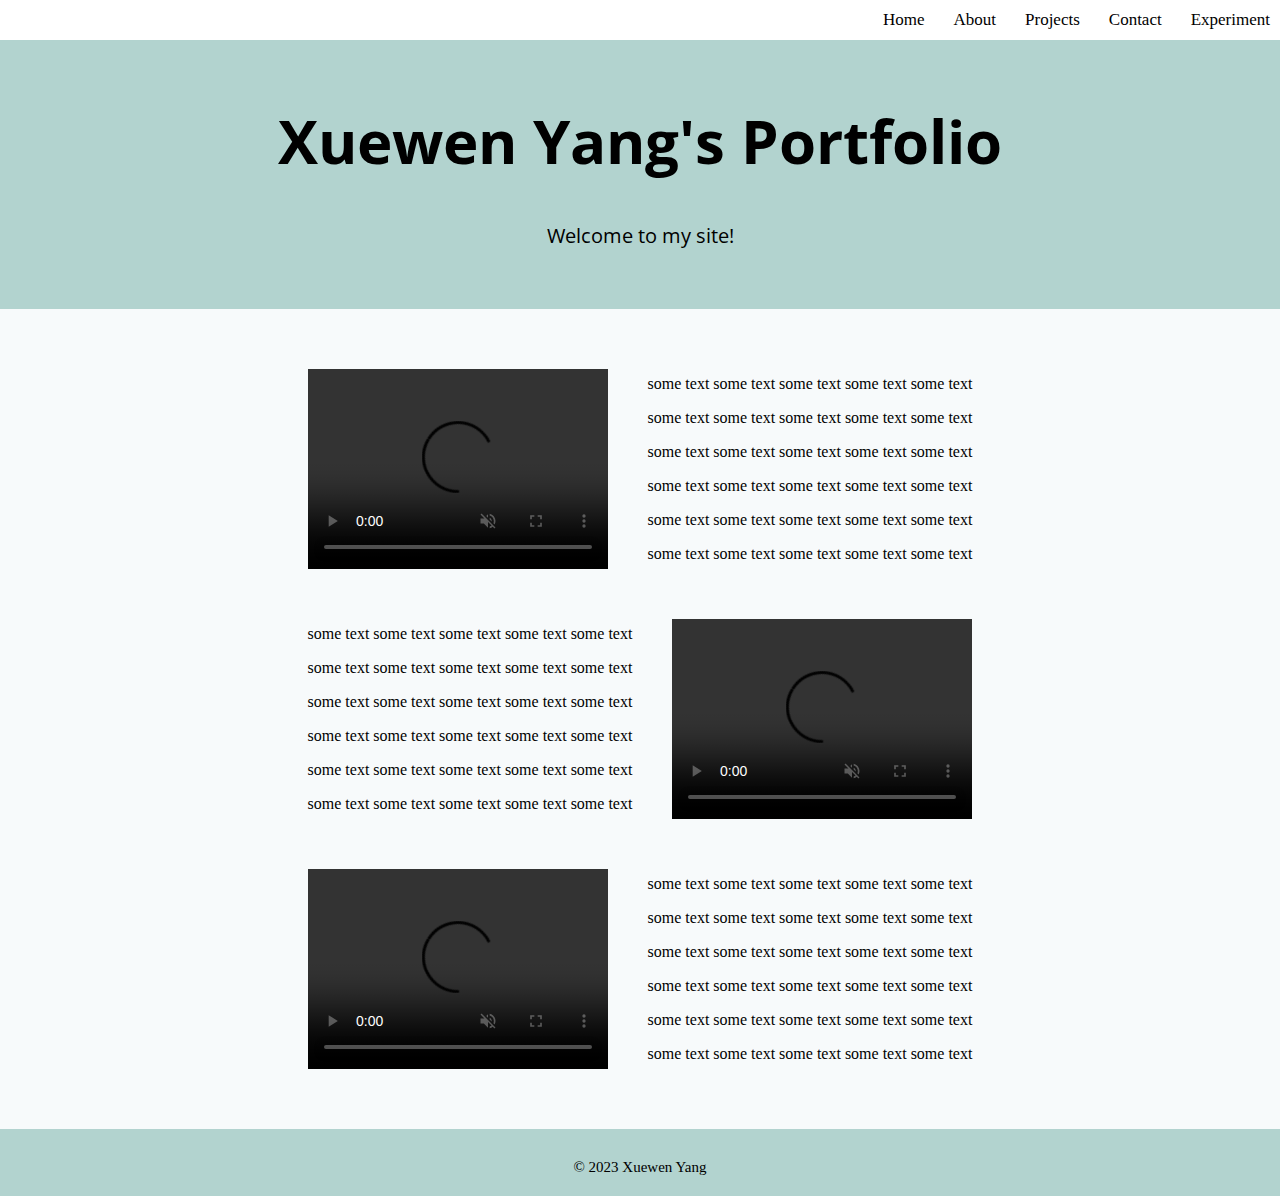
==== index.html @ 319c3a65 "Add videos" ====
<!DOCTYPE html>
<html lang="en">
<head>
    <meta charset="UTF-8">
    <title>Portfolio</title>
    <meta name="description" content="Portfolio Web page built by Xuewen Yang">
    <meta name="author" content="Xuewen Yang">
    <meta name="viewport" content="width=device-width, initial-scale=1.0">
    <link href="https://fonts.googleapis.com/css?family=Open+Sans" rel="stylesheet">
    <link type="text/css" href="css/styles.css" rel="stylesheet">
    <link type="text/css" href="css/styles-home.css" rel="stylesheet">
    <link href="#" rel="icon">
    <script src="#"></script>
</head>
<body>
    <header>
        <h1>Xuewen Yang's Portfolio</h1>
        <h3>Welcome to my site!</h3>
        <nav>
            <ul>
                <li><a href="index.html">Home</a></li>
                <li><a href="pages/about.html">About</a></li>
                <li><a href="pages/projects.html">Projects</a></li>
                <li><a href="pages/contact.html">Contact</a></li>
                <li><a href="pages/experiment.html">Experiment</a></li>
            </ul>
        </nav>
    </header>

    <main>
        <!-- <picture>
            <source media="(min-width:650px)" srcset="#">
            <source media="(min-width:465px)" srcset="#">
            <img src="#" alt="Background">
        </picture>
        <br>
        <br> -->
        <section class="videos" id="video1">
            <video controls autoplay muted>
                <source src="media/bowling.mov" type="video/mp4">
                <p>Your browser doesn't support HTML5 video.</p>
            </video>
            <div class="video-description">
                <p>some text some text some text some text some text</p>
                <p>some text some text some text some text some text</p>
                <p>some text some text some text some text some text</p>
                <p>some text some text some text some text some text</p>
                <p>some text some text some text some text some text</p>
                <p>some text some text some text some text some text</p>
            </div>
        </section>
        <section class="videos" id="video2">
            <div class="video-description">
                <p>some text some text some text some text some text</p>
                <p>some text some text some text some text some text</p>
                <p>some text some text some text some text some text</p>
                <p>some text some text some text some text some text</p>
                <p>some text some text some text some text some text</p>
                <p>some text some text some text some text some text</p>
            </div>
            <video controls autoplay muted>
                <source src="media/ice_skating.mov" type="video/mp4">
                <p>Your browser doesn't support HTML5 video.</p>
            </video>
        </section>
        <section class="videos" id="video3">
            <video controls autoplay muted>
                <source src="media/archery.mov" type="video/mp4">
                <p>Your browser doesn't support HTML5 video.</p>
            </video>
            <div class="video-description">
                <p>some text some text some text some text some text</p>
                <p>some text some text some text some text some text</p>
                <p>some text some text some text some text some text</p>
                <p>some text some text some text some text some text</p>
                <p>some text some text some text some text some text</p>
                <p>some text some text some text some text some text</p>
            </div>
        </section>
    </main>

    <footer>
        <span>&copy; 2023 Xuewen Yang</span>
    </footer>

</body>
</html>
---- css/styles.css ----
body {
    background-color: rgb(178, 211, 207);
    margin: 0;
}

header h1 {
    text-align: center;
    font-family: "Open Sans", sans-serif;
    font-size: 60px;
    margin-top: 40px;
    padding-top: 60px;

}

header h3 {
    text-align: center;
    font-family: "Open Sans", sans-serif;
    font-weight: 400;
    font-size: 20px;
    margin: 0px;
    padding-bottom: 60px;
}


/* Style for the navigation bar */
header nav {
    position: fixed;
    top: 0;
    width: 100%;
    background-color: white;
    padding: 10px 0px;
    overflow: hidden;
}

/* Style for the navigation menu (ul) */
header nav ul {
    list-style-type: none;
    margin: 0;
    float: right;
}

/* Style for the navigation menu items (li) */
header nav ul li {
    display: inline;
    /* margin-right: 20px;  */
}

/* Style for the navigation links (a) */
header nav ul li a {
    text-decoration: none;
    color: black;
    padding: 10px 10px;
    margin-left: 5px;
    font-size: 17px;
    font-family: "Times New Roman", Times, serif;
}

/* Style for the navigation links on hover */
header nav ul li a:hover {
    background-color: rgb(178, 211, 207);
}

main {
    background-color: white;
    padding: 20px 0px;
}

footer {
    width: 100%;
    padding-top: 30px;
    padding-bottom: 20px;
    text-align: center;
    font-family: "Times New Roman", Times, serif;
    font-size: 15px;
}

button {
    background-color: rgb(90, 186, 113);
    color: white;
    border-radius: 10px;
    padding: 5px 20px;
    border: 0px;
    display: inline-block;
    cursor: pointer;
}

button:hover {
    background-color: rgb(69, 142, 86);
}
---- css/styles-home.css ----
main {
    background-color: rgb(247, 250, 251);
}

.videos {
    display: flex;
    justify-content: center;
    align-items: center;
    margin: 30px;
}

.videos video {
    margin: 0px 20px;
    width: 300px;
    height: 200px;
}

.video-description {
    margin: 0px 20px;
}
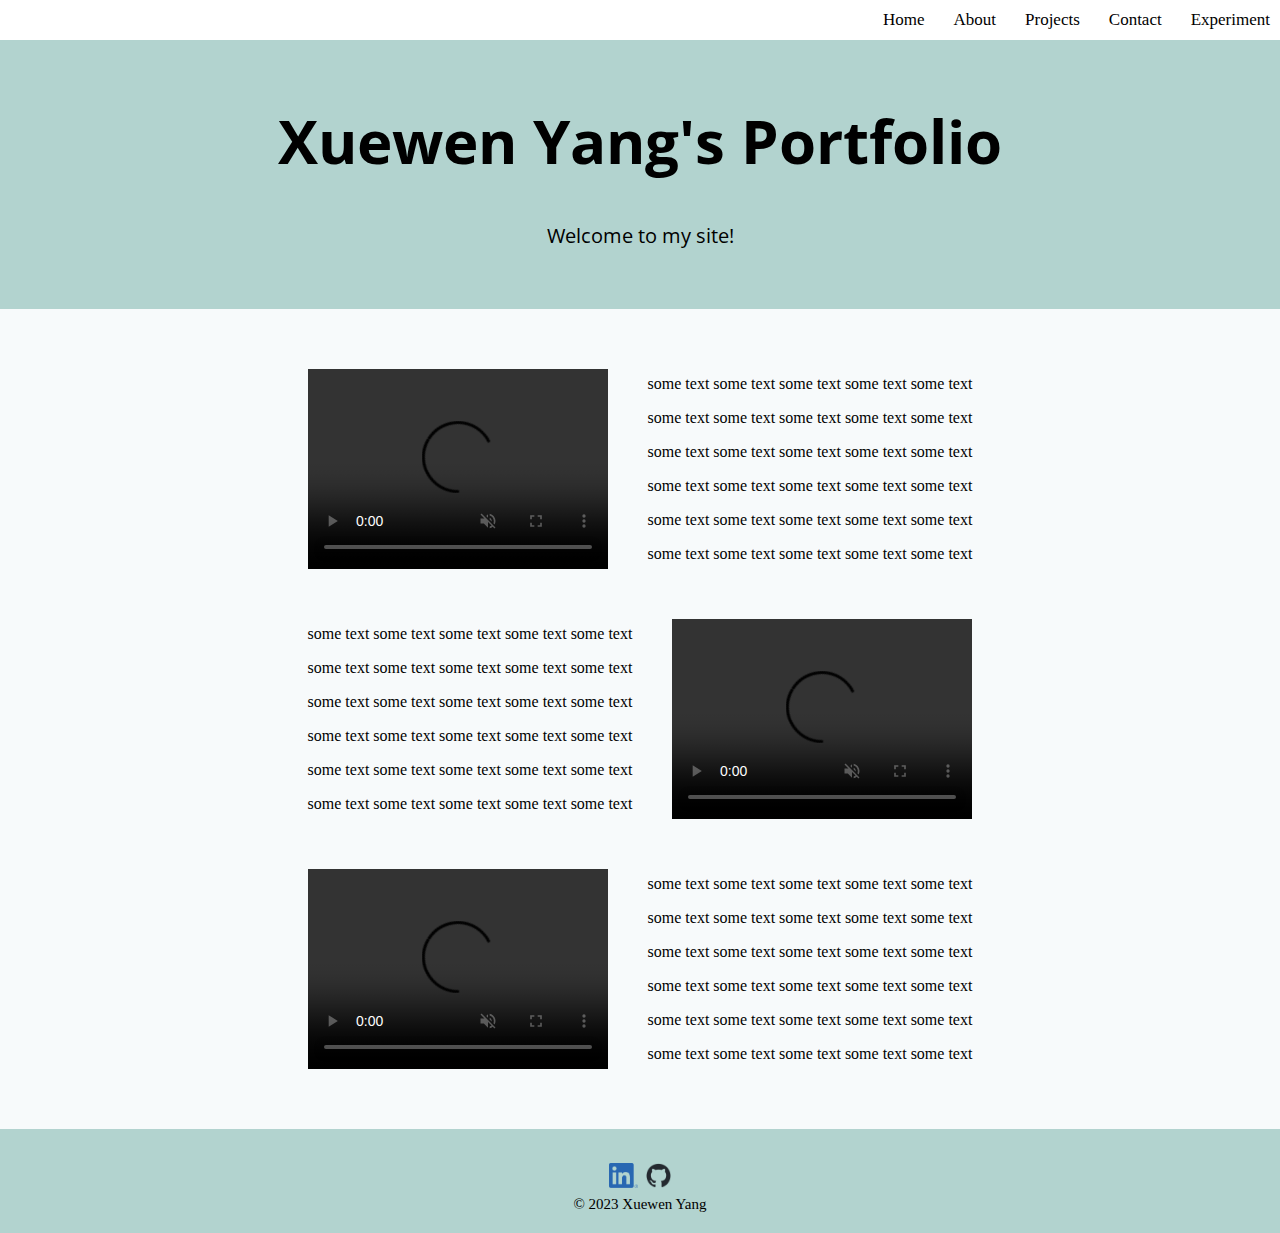
==== commit 31ea6647: "Modified" ====
--- a/index.html
+++ b/index.html
@@ -80,6 +80,10 @@
     </main>
 
     <footer>
+        <div id="footer-logo">
+            <a href="https://www.linkedin.com/in/xuewen-daphne-yang/" target="_blank"><img src="../media/linkedin-icon.png" alt="linkedin profile"></a>
+            <a href="https://github.com/daphneyyy" target="_blank"><img src="../media/github-icon.png" alt="github profile"></a>
+        </div>
         <span>&copy; 2023 Xuewen Yang</span>
     </footer>
 
--- a/css/styles.css
+++ b/css/styles.css
@@ -74,6 +74,20 @@
     font-size: 15px;
 }
 
+#footer-logo {
+    display: flex;
+    flex-direction: row;
+    justify-content: center;
+    align-items: center;
+    text-align: center;
+}
+
+#footer-logo img {
+    width: auto;
+    height: 25px;
+    padding: 4px;
+}
+
 button {
     background-color: rgb(90, 186, 113);
     color: white;
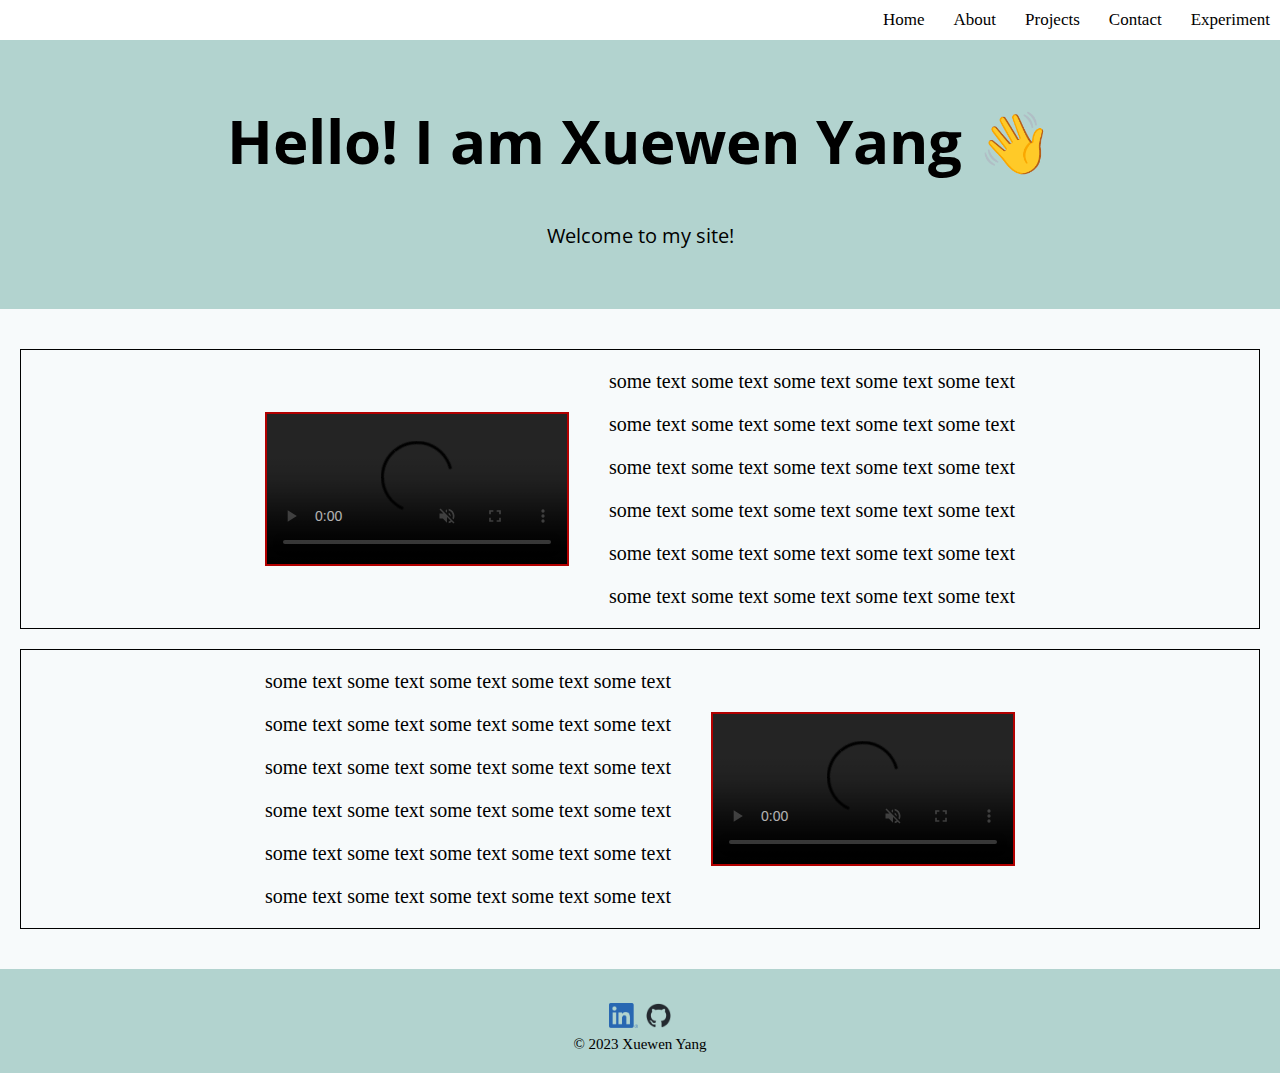
==== commit c36f947f: "modified" ====
--- a/index.html
+++ b/index.html
@@ -14,7 +14,7 @@
 </head>
 <body>
     <header>
-        <h1>Xuewen Yang's Portfolio</h1>
+        <h1>Hello! I am Xuewen Yang &#128075;</h1>
         <h3>Welcome to my site!</h3>
         <nav>
             <ul>
@@ -36,7 +36,7 @@
         <br>
         <br> -->
         <section class="videos" id="video1">
-            <video controls autoplay muted>
+            <video controls muted>
                 <source src="media/bowling.mov" type="video/mp4">
                 <p>Your browser doesn't support HTML5 video.</p>
             </video>
@@ -58,13 +58,13 @@
                 <p>some text some text some text some text some text</p>
                 <p>some text some text some text some text some text</p>
             </div>
-            <video controls autoplay muted>
-                <source src="media/ice_skating.mov" type="video/mp4">
+            <video controls muted>
+                <source src="media/ice_skating.mov" type="video/mp4" loading="lazy">
                 <p>Your browser doesn't support HTML5 video.</p>
             </video>
         </section>
-        <section class="videos" id="video3">
-            <video controls autoplay muted>
+        <!-- <section class="videos" id="video3">
+            <video controls muted>
                 <source src="media/archery.mov" type="video/mp4">
                 <p>Your browser doesn't support HTML5 video.</p>
             </video>
@@ -76,7 +76,7 @@
                 <p>some text some text some text some text some text</p>
                 <p>some text some text some text some text some text</p>
             </div>
-        </section>
+        </section> -->
     </main>
 
     <footer>
--- a/css/styles-home.css
+++ b/css/styles-home.css
@@ -6,15 +6,23 @@
     display: flex;
     justify-content: center;
     align-items: center;
-    margin: 30px;
+    margin: 20px;
+
+    border: 1px solid black;
 }
 
 .videos video {
     margin: 0px 20px;
-    width: 300px;
-    height: 200px;
+    width: 100%;
+    min-width: 200px;
+    max-width: 300px;
+    filter: brightness(0.7);
+    
+    border: 2px solid red;
 }
 
 .video-description {
     margin: 0px 20px;
+    font-size: 20px;
+    font-weight: 400px;
 }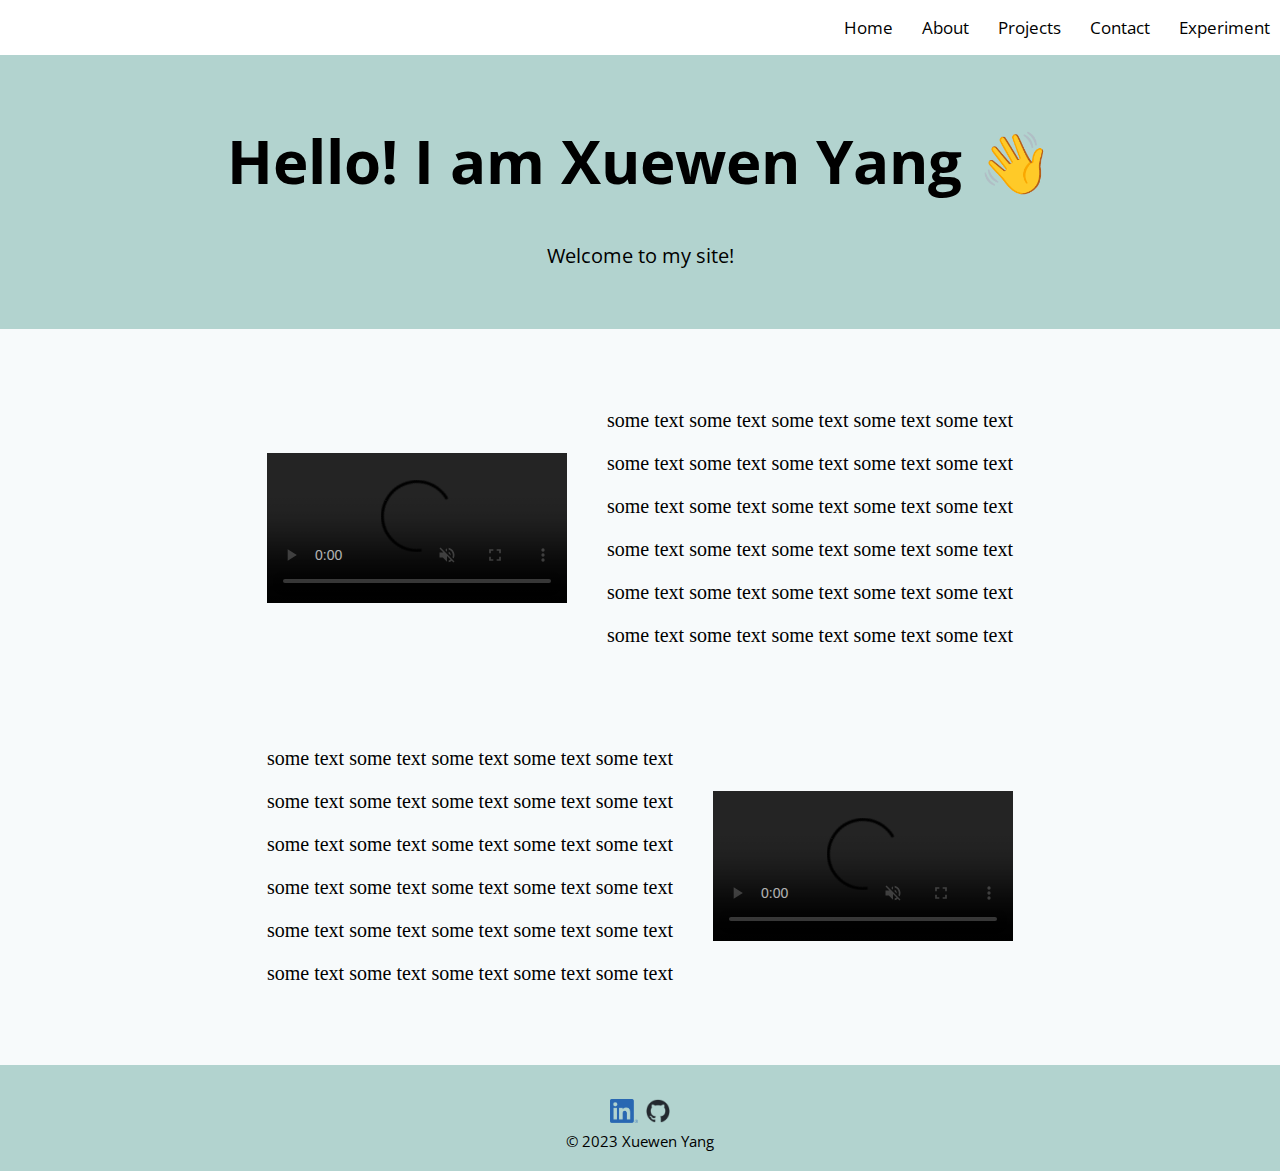
==== commit 38cae061: "drafts" ====
--- a/index.html
+++ b/index.html
@@ -16,6 +16,12 @@
     <header>
         <h1>Hello! I am Xuewen Yang &#128075;</h1>
         <h3>Welcome to my site!</h3>
+        <input type="checkbox" id="side-menu">
+        <label class="hamburger" for="side-menu">
+            <span class="hamb-line"></span>
+            <span class="hamb-line"></span>
+            <span class="hamb-line"></span>
+        </label>
         <nav>
             <ul>
                 <li><a href="index.html">Home</a></li>
--- a/css/styles.css
+++ b/css/styles.css
@@ -1,24 +1,57 @@
+:root {
+    --main-color: rgb(178, 211, 207);
+    --body-color: rgb(247, 250, 251);
+    --button-color: rgb(90, 186, 113);
+    --fallback-button-color: rgb(171, 250, 189);
+    --button-color-hover: rgb(69, 142, 86);
+    --font-family: "Open Sans", sans-serif;
+    --fallback-font: Arial, sans-serif;
+}
+
+/* * {
+    margin: 0;
+    padding: 0;
+    box-sizing: border-box;
+} */
+
 body {
-    background-color: rgb(178, 211, 207);
-    margin: 0;
-}
-
-header h1 {
+    background-color: var(--main-color, white);
+    margin: 0;
+    font-size: 16px;
+}
+
+/* header h1 {
     text-align: center;
     font-family: "Open Sans", sans-serif;
     font-size: 60px;
     margin-top: 40px;
     padding-top: 60px;
 
-}
-
-header h3 {
-    text-align: center;
-    font-family: "Open Sans", sans-serif;
+} */
+
+header h1 {
+    text-align: center;
+    font-family: var(--font-family, var(--fallback-font));
+    font-size: 3.75rem; 
+    margin-top: 2.5rem;
+    padding-top: 3.75rem;
+}
+
+/* header h3 {
+    text-align: center;
+    font-family: var(--font-family, var(--fallback-font));
     font-weight: 400;
     font-size: 20px;
     margin: 0px;
     padding-bottom: 60px;
+} */
+header h3 {
+    text-align: center;
+    font-family: var(--font-family, var(--fallback-font));
+    font-weight: 400;
+    font-size: 1.25rem;
+    margin: 0;
+    padding-bottom: 3.75rem;
 }
 
 
@@ -28,7 +61,8 @@
     top: 0;
     width: 100%;
     background-color: white;
-    padding: 10px 0px;
+    /* padding: 10px 0px; */
+    padding: 1rem 0;
     overflow: hidden;
 }
 
@@ -52,26 +86,63 @@
     padding: 10px 10px;
     margin-left: 5px;
     font-size: 17px;
-    font-family: "Times New Roman", Times, serif;
-}
+    font-family: var(--font-family, var(--fallback-font));
+    transition: color 0.3s ease;
+} 
 
 /* Style for the navigation links on hover */
 header nav ul li a:hover {
-    background-color: rgb(178, 211, 207);
-}
+    background-color: var(--main-color, white);
+    transition: background-color 0.3s ease;
+}
+
+#side-menu {
+    display: none;
+}
+
+.hamburger {
+    display: block;
+    position: fixed;
+    top: 0;
+    right: 0;
+    margin: 20px;
+    cursor: pointer;
+    z-index: 1;
+    display: none;
+}
+
+.hamb-line {
+    display: block;
+    width: 25px;
+    height: 3px;
+    margin: 5px auto;
+    -webkit-transition: all 0.3s ease-in-out;
+    transition: all 0.3s ease-in-out;
+    background-color: #101010;
+}
+
 
 main {
     background-color: white;
-    padding: 20px 0px;
-}
-
-footer {
+    /* padding: 20px 0px; */
+    padding: 1.25rem 0;
+}
+
+/* footer {
     width: 100%;
     padding-top: 30px;
     padding-bottom: 20px;
     text-align: center;
     font-family: "Times New Roman", Times, serif;
     font-size: 15px;
+} */
+footer {
+    width: 100%;
+    padding-top: 1.875rem;
+    padding-bottom: 1.25rem;
+    text-align: center;
+    font-family: var(--font-family, var(--fallback-font));
+    font-size: 0.9375rem;
 }
 
 #footer-logo {
@@ -84,21 +155,98 @@
 
 #footer-logo img {
     width: auto;
-    height: 25px;
-    padding: 4px;
+    /* height: 25px; */
+    /* padding: 4px; */
+    height: 1.5rem;
+    padding: 0.25rem;
 }
 
 button {
-    background-color: rgb(90, 186, 113);
+    background-color: var(--button-color, var(--fallback-button-color));
     color: white;
     border-radius: 10px;
-    padding: 5px 20px;
-    border: 0px;
+    /* padding: 5px 20px; */
+    padding: 0.3rem 1.25rem;
+    border: 0;
     display: inline-block;
     cursor: pointer;
+    transition: background-color 0.3s ease;
 }
 
 button:hover {
-    background-color: rgb(69, 142, 86);
-}
-
+    background-color: var(--button-color-hover, black);
+}
+
+/* Adjustments for the hamburger icon and menu on small screens */
+@media screen and (max-width: 480px) {
+    header h1 {
+        font-size: 2rem;
+        margin-top: 1.5rem;
+        padding-top: 2rem;
+    }
+    header h3 {
+        font-size: 1rem;
+        padding-bottom: 2rem;
+    }
+    .hamburger {
+        display: block;
+        z-index: 2;
+    }
+    header nav {
+        display: none;
+    }
+    header nav ul {
+        float: left;
+        max-height: 500px;
+    }
+    header nav ul li {
+        display: block;
+        margin: 10px 0;
+        padding: 10px 0;
+    }
+    #side-menu:checked ~ .hamburger .hamb-line:nth-child(1) {
+        -webkit-transform: translateY(8px) rotate(45deg);
+        transform: translateY(8px) rotate(45deg);
+    }
+    #side-menu:checked ~ .hamburger .hamb-line:nth-child(2) {
+        opacity: 0;
+    }
+    #side-menu:checked ~ .hamburger .hamb-line:nth-child(3) {
+        -webkit-transform: translateY(-8px) rotate(-45deg);
+        transform: translateY(-8px) rotate(-45deg);
+    }
+    #side-menu:checked + label + nav {
+        display: block;
+        transition: all 0.3s ease;
+        z-index: 1;
+    }
+}
+
+/* Tablets or Restrictive Laptops */
+@media screen and (min-width: 481px) and (max-width: 1024px) {
+    /* Modify styles for tablets/laptops */
+    header h1 {
+        font-size: 3rem;
+        margin-top: 2.5rem;
+        padding-top: 3.75rem;
+    }
+    header h3 {
+        font-size: 1.25rem;
+        padding-bottom: 3.75rem;
+    }
+}
+
+/* Desktops */
+@media screen and (min-width: 1025px) {
+    /* Modify styles for desktops */
+    header h1 {
+        font-size: 3.75rem;
+        margin-top: 3.75rem;
+        padding-top: 3.75rem;
+    }
+    header h3 {
+        font-size: 1.25rem;
+        padding-bottom: 3.75rem;
+    }
+    /* Additional adjustments for other elements as needed */
+}
--- a/css/styles-home.css
+++ b/css/styles-home.css
@@ -1,5 +1,7 @@
+@import "styles.css";
+
 main {
-    background-color: rgb(247, 250, 251);
+    background-color: var(--body-color, white);
 }
 
 .videos {
@@ -7,22 +9,52 @@
     justify-content: center;
     align-items: center;
     margin: 20px;
-
-    border: 1px solid black;
+    padding: 20px;
 }
 
 .videos video {
     margin: 0px 20px;
-    width: 100%;
-    min-width: 200px;
-    max-width: 300px;
+    width: 300px;
+    /* min-width: 200px; */
+    /* max-width: 300px; */
     filter: brightness(0.7);
-    
-    border: 2px solid red;
 }
 
 .video-description {
     margin: 0px 20px;
-    font-size: 20px;
-    font-weight: 400px;
+    /* font-size: 20px; */
+    font-size: 1.25rem;
+    font-weight: 400;
+}
+
+/* Very Small Screens (Phone) */
+@media screen and (max-width: 480px) {
+    .videos {
+        flex-direction: column;
+    }
+
+    .videos video {
+        width: 200px;
+    }
+}
+
+/* Tablets or Restrictive Laptops */
+@media screen and (min-width: 481px) and (max-width: 1024px) {
+    .videos {
+        margin: 0px;
+        padding: 10px;
+    }
+
+    .videos video {
+        width: 150px;
+    }
+
+    .video-description {
+        font-size: 1rem;
+    }
+}
+
+/* Desktops */
+@media screen and (min-width: 1025px) {
+    
 }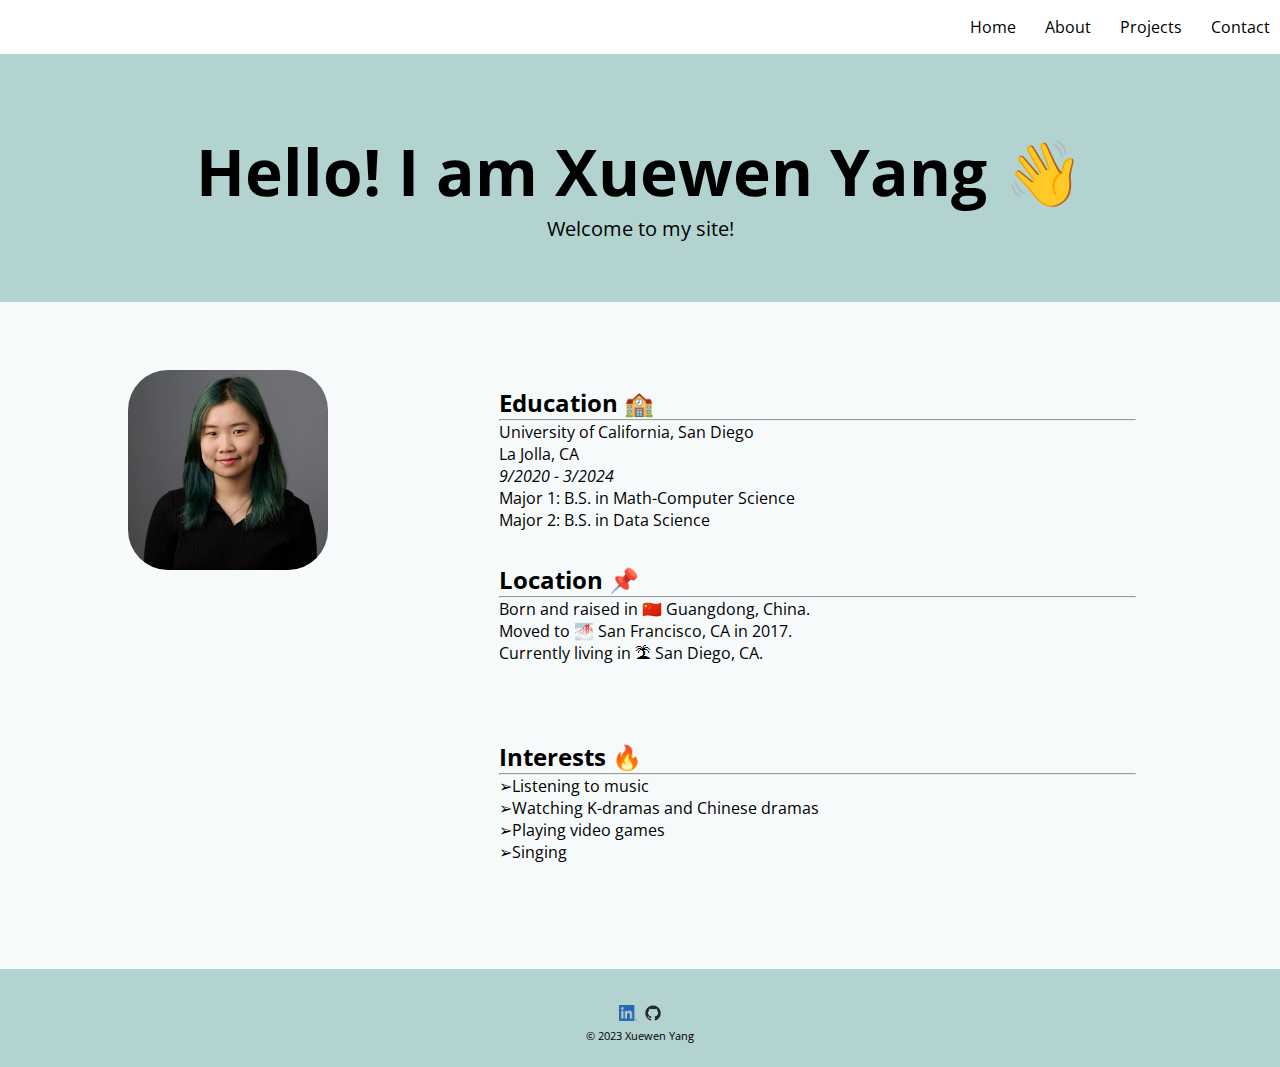
==== commit d00278d0: "New layout for home page" ====
--- a/index.html
+++ b/index.html
@@ -8,7 +8,7 @@
     <meta name="viewport" content="width=device-width, initial-scale=1.0">
     <link href="https://fonts.googleapis.com/css?family=Open+Sans" rel="stylesheet">
     <link type="text/css" href="css/styles.css" rel="stylesheet">
-    <link type="text/css" href="css/styles-home.css" rel="stylesheet">
+    <link type="text/css" href="css/styles-home.css" rel="stylesheet" !important>
     <link href="#" rel="icon">
     <script src="#"></script>
 </head>
@@ -28,12 +28,82 @@
                 <li><a href="pages/about.html">About</a></li>
                 <li><a href="pages/projects.html">Projects</a></li>
                 <li><a href="pages/contact.html">Contact</a></li>
-                <li><a href="pages/experiment.html">Experiment</a></li>
+<!--                <li><a href="pages/experiment.html">Experiment</a></li>-->
             </ul>
         </nav>
     </header>
 
     <main>
+
+        <!-- <section class="intro"> -->
+            <!-- <img src="../media/headshot.JPG" alt="Headshot"> -->
+            <picture class="headshot">
+                <source srcset="../media/headshot.webp" type="image/webp">
+                <source srcset="../media/headshot.jpg" type="image/jpeg">
+                <img src="../media/headshot.jpg" alt="Headshot of Xuewen Yang" />
+            </picture>
+            <section class="education">
+                <h2>Education &#127979;</h2>
+                <hr />
+                <p>University of California, San Diego</p>
+                <p>La Jolla, CA</p>
+                <p><em>9/2020 - 3/2024</em></p>
+                <p>Major 1: B.S. in Math-Computer Science</p>
+                <p>Major 2: B.S. in Data Science</p>
+            </section>
+            <section class="location">
+                <h2>Location &#128204;</h2>
+                <hr />
+                <p>Born and raised in &#127464;&#127475; Guangdong, China.</p>
+                <p>Moved to &#127745; San Francisco, CA in 2017.</p>
+                <p>Currently living in &#127965; San Diego, CA.</p>
+            </section>
+            
+            <section class="interests">
+                <h2>Interests &#128293;</h2>
+                <hr />
+                <ul>
+                    <li>Listening to music</li>
+                    <li>Watching K-dramas and Chinese dramas</li>
+                    <li>Playing video games</li>
+                    <li>Singing</li>
+                </ul>
+            </section>
+            <!-- <table class="info-content">
+                <tr>
+                    <td><h3>Education</h3></td>
+                    <td>
+                        <p>University of California, San Diego</p>
+                        <p><i>9/2020 - 3/2024</i></p>
+                        <p>Major 1: B.S. in Math-Computer Science</p>
+                        <p>Major 2: B.S. in Data Science</p>
+                    </td>
+                </tr>
+                <tr>
+                    <td><h3>Location</h3></td>
+                    <td>San Francisco, CA</td>
+                </tr>
+                <tr>
+                    <td><h3>Interests</h3></td>
+                    <td>
+                        <ol>
+                            <li>Listening to music</li>
+                            <li>Watching K-dramas and Chinese dramas</li>
+                            <li>Playing video games</li>
+                            <li>Singing</li>
+                        </ol>
+                    </td>
+                </tr>
+            </table> -->
+
+<!--                <aside>-->
+<!--                    <p>San Francisco, perched on the California peninsula, is a-->
+<!--                        culturally diverse and innovative city, renowned for its-->
+<!--                        iconic landmarks, tech industry influence, and vibrant-->
+<!--                        culture, set against a backdrop of steep hills and a-->
+<!--                        moderate climate.</p>-->
+<!--                </aside>-->
+        <!-- </section> -->
         <!-- <picture>
             <source media="(min-width:650px)" srcset="#">
             <source media="(min-width:465px)" srcset="#">
@@ -41,11 +111,11 @@
         </picture>
         <br>
         <br> -->
-        <section class="videos" id="video1">
-            <video controls muted>
-                <source src="media/bowling.mov" type="video/mp4">
-                <p>Your browser doesn't support HTML5 video.</p>
-            </video>
+        <!-- <section class="videos" id="video1">
+           <video controls muted>
+               <source src="media/bowling.mov" type="video/mp4">
+               <p>Your browser doesn't support HTML5 video.</p>
+           </video>
             <div class="video-description">
                 <p>some text some text some text some text some text</p>
                 <p>some text some text some text some text some text</p>
@@ -64,12 +134,12 @@
                 <p>some text some text some text some text some text</p>
                 <p>some text some text some text some text some text</p>
             </div>
-            <video controls muted>
-                <source src="media/ice_skating.mov" type="video/mp4" loading="lazy">
-                <p>Your browser doesn't support HTML5 video.</p>
-            </video>
+           <video controls muted>
+               <source src="media/ice_skating.mov" type="video/mp4" loading="lazy">
+               <p>Your browser doesn't support HTML5 video.</p>
+           </video>
         </section>
-        <!-- <section class="videos" id="video3">
+        <section class="videos" id="video3">
             <video controls muted>
                 <source src="media/archery.mov" type="video/mp4">
                 <p>Your browser doesn't support HTML5 video.</p>
--- a/css/styles.css
+++ b/css/styles.css
@@ -1,5 +1,6 @@
 :root {
     --main-color: rgb(178, 211, 207);
+    /* --body-color: rgb(227, 191, 166); */
     --body-color: rgb(247, 250, 251);
     --button-color: rgb(90, 186, 113);
     --fallback-button-color: rgb(171, 250, 189);
@@ -8,52 +9,42 @@
     --fallback-font: Arial, sans-serif;
 }
 
-/* * {
+* {
     margin: 0;
     padding: 0;
     box-sizing: border-box;
-} */
+}
 
 body {
+    background-color: var(--body-color, white);
+    font-family: var(--font-family, var(--fallback-font));
+}
+
+header, footer {
     background-color: var(--main-color, white);
-    margin: 0;
-    font-size: 16px;
-}
-
-/* header h1 {
     text-align: center;
-    font-family: "Open Sans", sans-serif;
-    font-size: 60px;
-    margin-top: 40px;
-    padding-top: 60px;
-
-} */
+}
+
+main {
+    padding: 1.25rem 0;
+    width: 90%;
+    margin: 0 auto;
+}
 
 header h1 {
-    text-align: center;
-    font-family: var(--font-family, var(--fallback-font));
-    font-size: 3.75rem; 
-    margin-top: 2.5rem;
-    padding-top: 3.75rem;
-}
-
-/* header h3 {
-    text-align: center;
-    font-family: var(--font-family, var(--fallback-font));
-    font-weight: 400;
-    font-size: 20px;
-    margin: 0px;
-    padding-bottom: 60px;
-} */
+    font-size: 4rem; 
+    padding-top: 8rem;
+    width: 90%;
+    margin: 0 auto;
+}
+
 header h3 {
-    text-align: center;
-    font-family: var(--font-family, var(--fallback-font));
     font-weight: 400;
     font-size: 1.25rem;
-    margin: 0;
     padding-bottom: 3.75rem;
-}
-
+    width: 90%;
+    margin: 0 auto;
+}
 
 /* Style for the navigation bar */
 header nav {
@@ -61,7 +52,6 @@
     top: 0;
     width: 100%;
     background-color: white;
-    /* padding: 10px 0px; */
     padding: 1rem 0;
     overflow: hidden;
 }
@@ -69,14 +59,12 @@
 /* Style for the navigation menu (ul) */
 header nav ul {
     list-style-type: none;
-    margin: 0;
     float: right;
 }
 
 /* Style for the navigation menu items (li) */
 header nav ul li {
     display: inline;
-    /* margin-right: 20px;  */
 }
 
 /* Style for the navigation links (a) */
@@ -85,14 +73,13 @@
     color: black;
     padding: 10px 10px;
     margin-left: 5px;
-    font-size: 17px;
-    font-family: var(--font-family, var(--fallback-font));
+    font-size: 1rem;
     transition: color 0.3s ease;
 } 
 
 /* Style for the navigation links on hover */
 header nav ul li a:hover {
-    background-color: var(--main-color, white);
+    background-color: var(--main-color, grey);
     transition: background-color 0.3s ease;
 }
 
@@ -105,7 +92,7 @@
     position: fixed;
     top: 0;
     right: 0;
-    margin: 20px;
+    margin: 0.25rem 1rem;
     cursor: pointer;
     z-index: 1;
     display: none;
@@ -118,31 +105,13 @@
     margin: 5px auto;
     -webkit-transition: all 0.3s ease-in-out;
     transition: all 0.3s ease-in-out;
-    background-color: #101010;
-}
-
-
-main {
-    background-color: white;
-    /* padding: 20px 0px; */
-    padding: 1.25rem 0;
-}
-
-/* footer {
-    width: 100%;
-    padding-top: 30px;
-    padding-bottom: 20px;
-    text-align: center;
-    font-family: "Times New Roman", Times, serif;
-    font-size: 15px;
-} */
+    background-color: black;
+}
+
 footer {
-    width: 100%;
-    padding-top: 1.875rem;
-    padding-bottom: 1.25rem;
-    text-align: center;
-    font-family: var(--font-family, var(--fallback-font));
-    font-size: 0.9375rem;
+    padding-top: 2rem;
+    padding-bottom: 1.5rem;
+    font-size: 0.7rem;
 }
 
 #footer-logo {
@@ -154,10 +123,8 @@
 }
 
 #footer-logo img {
+    height: 1.5rem;
     width: auto;
-    /* height: 25px; */
-    /* padding: 4px; */
-    height: 1.5rem;
     padding: 0.25rem;
 }
 
@@ -165,7 +132,6 @@
     background-color: var(--button-color, var(--fallback-button-color));
     color: white;
     border-radius: 10px;
-    /* padding: 5px 20px; */
     padding: 0.3rem 1.25rem;
     border: 0;
     display: inline-block;
@@ -181,7 +147,7 @@
 @media screen and (max-width: 480px) {
     header h1 {
         font-size: 2rem;
-        margin-top: 1.5rem;
+        margin-top: 2rem;
         padding-top: 2rem;
     }
     header h3 {
@@ -225,7 +191,7 @@
 /* Tablets or Restrictive Laptops */
 @media screen and (min-width: 481px) and (max-width: 1024px) {
     /* Modify styles for tablets/laptops */
-    header h1 {
+    /* header h1 {
         font-size: 3rem;
         margin-top: 2.5rem;
         padding-top: 3.75rem;
@@ -233,13 +199,13 @@
     header h3 {
         font-size: 1.25rem;
         padding-bottom: 3.75rem;
-    }
+    } */
 }
 
 /* Desktops */
 @media screen and (min-width: 1025px) {
     /* Modify styles for desktops */
-    header h1 {
+    /* header h1 {
         font-size: 3.75rem;
         margin-top: 3.75rem;
         padding-top: 3.75rem;
@@ -247,6 +213,6 @@
     header h3 {
         font-size: 1.25rem;
         padding-bottom: 3.75rem;
-    }
+    } */
     /* Additional adjustments for other elements as needed */
 }
--- a/css/styles-home.css
+++ b/css/styles-home.css
@@ -1,46 +1,83 @@
 @import "styles.css";
 
 main {
-    background-color: var(--body-color, white);
+    display: grid;
+    grid-template-columns: 1fr 2fr;
+    grid-template-rows: repeat(3, 1fr);
+    grid-column-gap: 20px;
+    grid-row-gap: 0px;
+    width: 80%;
+    margin: 3rem auto;
 }
 
-.videos {
+.headshot {
+    grid-area: 1 / 1 / 4 / 2;
+}
+
+.headshot * {
+    border-radius: 20%;
+    height: 200px;
+    width: 200px;
+}
+
+.education {
+    grid-area: 1 / 2 / 2 / 3;
+}
+
+.location {
+    grid-area: 2 / 2 / 3 / 3;
+}
+
+.interests {
+    grid-area: 3 / 2 / 4 / 3;
+    > ul {
+        list-style-type: none;
+        > li::before {
+            content: "\27a2";
+        }
+    }
+}
+
+.education, .location, .interests {
+    margin: 1rem;
+    text-align: left;
+    flex: 1;
+}
+
+/* .videos {
     display: flex;
     justify-content: center;
     align-items: center;
     margin: 20px;
     padding: 20px;
-}
+} */
 
-.videos video {
+/* .videos video {
     margin: 0px 20px;
     width: 300px;
-    /* min-width: 200px; */
-    /* max-width: 300px; */
     filter: brightness(0.7);
-}
+} */
 
-.video-description {
+/* .video-description {
     margin: 0px 20px;
-    /* font-size: 20px; */
     font-size: 1.25rem;
     font-weight: 400;
-}
+} */
 
 /* Very Small Screens (Phone) */
 @media screen and (max-width: 480px) {
-    .videos {
+    /* .videos {
         flex-direction: column;
     }
 
     .videos video {
         width: 200px;
-    }
+    } */
 }
 
 /* Tablets or Restrictive Laptops */
 @media screen and (min-width: 481px) and (max-width: 1024px) {
-    .videos {
+    /* .videos {
         margin: 0px;
         padding: 10px;
     }
@@ -51,10 +88,9 @@
 
     .video-description {
         font-size: 1rem;
-    }
+    } */
 }
 
 /* Desktops */
 @media screen and (min-width: 1025px) {
-    
-}+}
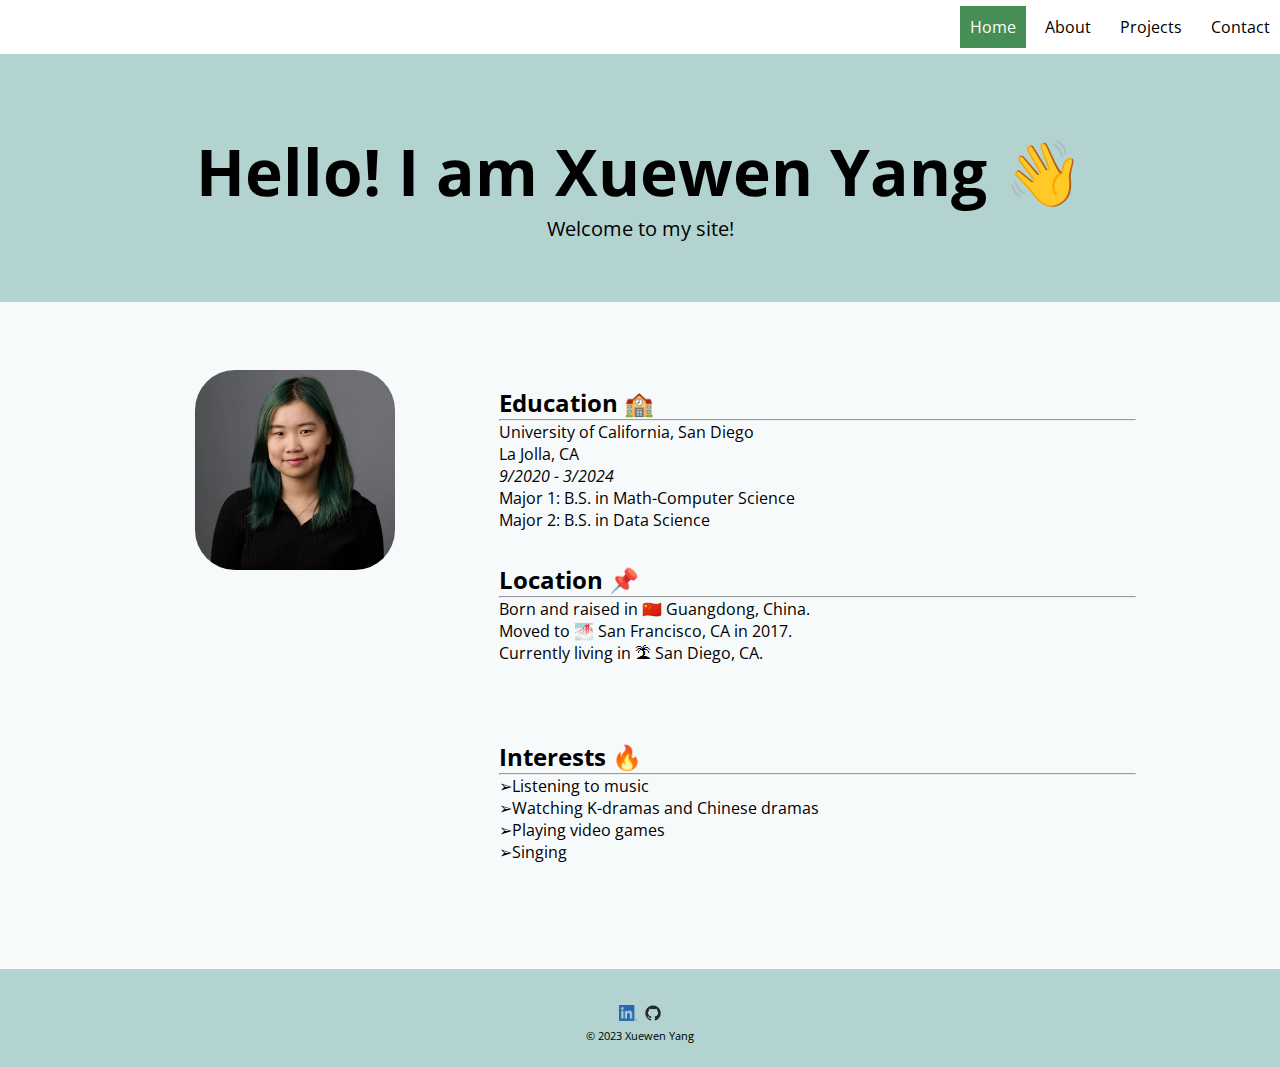
==== commit b17da78b: "new layout for project page" ====
--- a/index.html
+++ b/index.html
@@ -24,11 +24,10 @@
         </label>
         <nav>
             <ul>
-                <li><a href="index.html">Home</a></li>
-                <li><a href="pages/about.html">About</a></li>
-                <li><a href="pages/projects.html">Projects</a></li>
-                <li><a href="pages/contact.html">Contact</a></li>
-<!--                <li><a href="pages/experiment.html">Experiment</a></li>-->
+                <li><a href="index.html" class="nav-home">Home</a></li>
+                <li><a href="/pages/about.html" class="nav-about">About</a></li>
+                <li><a href="/pages/projects.html" class="nav-project">Projects</a></li>
+                <li><a href="/pages/contact.html" class="nav-contact">Contact</a></li>
             </ul>
         </nav>
     </header>
--- a/css/styles.css
+++ b/css/styles.css
@@ -1,6 +1,5 @@
 :root {
     --main-color: rgb(178, 211, 207);
-    /* --body-color: rgb(227, 191, 166); */
     --body-color: rgb(247, 250, 251);
     --button-color: rgb(90, 186, 113);
     --fallback-button-color: rgb(171, 250, 189);
@@ -20,7 +19,8 @@
     font-family: var(--font-family, var(--fallback-font));
 }
 
-header, footer {
+header,
+footer {
     background-color: var(--main-color, white);
     text-align: center;
 }
@@ -32,10 +32,11 @@
 }
 
 header h1 {
-    font-size: 4rem; 
+    font-size: 4rem;
     padding-top: 8rem;
     width: 90%;
     margin: 0 auto;
+    padding-bottom: 3.75rem;
 }
 
 header h3 {
@@ -46,7 +47,6 @@
     margin: 0 auto;
 }
 
-/* Style for the navigation bar */
 header nav {
     position: fixed;
     top: 0;
@@ -54,33 +54,25 @@
     background-color: white;
     padding: 1rem 0;
     overflow: hidden;
-}
-
-/* Style for the navigation menu (ul) */
-header nav ul {
-    list-style-type: none;
-    float: right;
-}
-
-/* Style for the navigation menu items (li) */
-header nav ul li {
-    display: inline;
-}
-
-/* Style for the navigation links (a) */
-header nav ul li a {
-    text-decoration: none;
-    color: black;
-    padding: 10px 10px;
-    margin-left: 5px;
-    font-size: 1rem;
-    transition: color 0.3s ease;
-} 
-
-/* Style for the navigation links on hover */
-header nav ul li a:hover {
-    background-color: var(--main-color, grey);
-    transition: background-color 0.3s ease;
+    > ul {
+        list-style-type: none;
+        float: right;
+        > li {
+            display: inline;
+            > a {
+                text-decoration: none;
+                color: black;
+                padding: 10px 10px;
+                margin-left: 5px;
+                font-size: 1rem;
+                transition: color 0.3s ease;
+            }
+            > a:hover {
+                background-color: var(--main-color, grey);
+                transition: background-color 0.3s ease;
+            }
+        }
+    }
 }
 
 #side-menu {
@@ -162,6 +154,7 @@
         display: none;
     }
     header nav ul {
+        text-align: left;
         float: left;
         max-height: 500px;
     }
--- a/css/styles-home.css
+++ b/css/styles-home.css
@@ -1,4 +1,14 @@
 @import "styles.css";
+
+header h1 {
+    padding-bottom: 0;
+}
+
+.nav-home {
+    background-color: var(--button-color-hover, grey);
+    color: white;
+    pointer-events: none;
+}
 
 main {
     display: grid;
@@ -12,9 +22,11 @@
 
 .headshot {
     grid-area: 1 / 1 / 4 / 2;
+    display: flex;
+    justify-content: center;
 }
 
-.headshot * {
+.headshot img {
     border-radius: 20%;
     height: 200px;
     width: 200px;
@@ -44,51 +56,37 @@
     flex: 1;
 }
 
-/* .videos {
-    display: flex;
-    justify-content: center;
-    align-items: center;
-    margin: 20px;
-    padding: 20px;
-} */
-
-/* .videos video {
-    margin: 0px 20px;
-    width: 300px;
-    filter: brightness(0.7);
-} */
-
-/* .video-description {
-    margin: 0px 20px;
-    font-size: 1.25rem;
-    font-weight: 400;
-} */
-
 /* Very Small Screens (Phone) */
 @media screen and (max-width: 480px) {
-    /* .videos {
-        flex-direction: column;
+    main {
+        display: grid;
+        grid-template-columns: 1fr;
+        grid-template-rows: repeat(4, 1fr);
+        grid-column-gap: 20px;
+        grid-row-gap: 0px;
+        width: 80%;
+        margin: 3rem auto;
+    }
+    .headshot {
+        grid-area: 1 / 1 / 2 / 2;
     }
 
-    .videos video {
-        width: 200px;
-    } */
+    .education {
+        grid-area: 2 / 1 / 3 / 2;
+    }
+    
+    .location {
+        grid-area: 3 / 1 / 4 / 2;
+    }
+    
+    .interests {
+        grid-area: 4 / 1 / 5 / 2;
+    }
 }
 
 /* Tablets or Restrictive Laptops */
 @media screen and (min-width: 481px) and (max-width: 1024px) {
-    /* .videos {
-        margin: 0px;
-        padding: 10px;
-    }
 
-    .videos video {
-        width: 150px;
-    }
-
-    .video-description {
-        font-size: 1rem;
-    } */
 }
 
 /* Desktops */
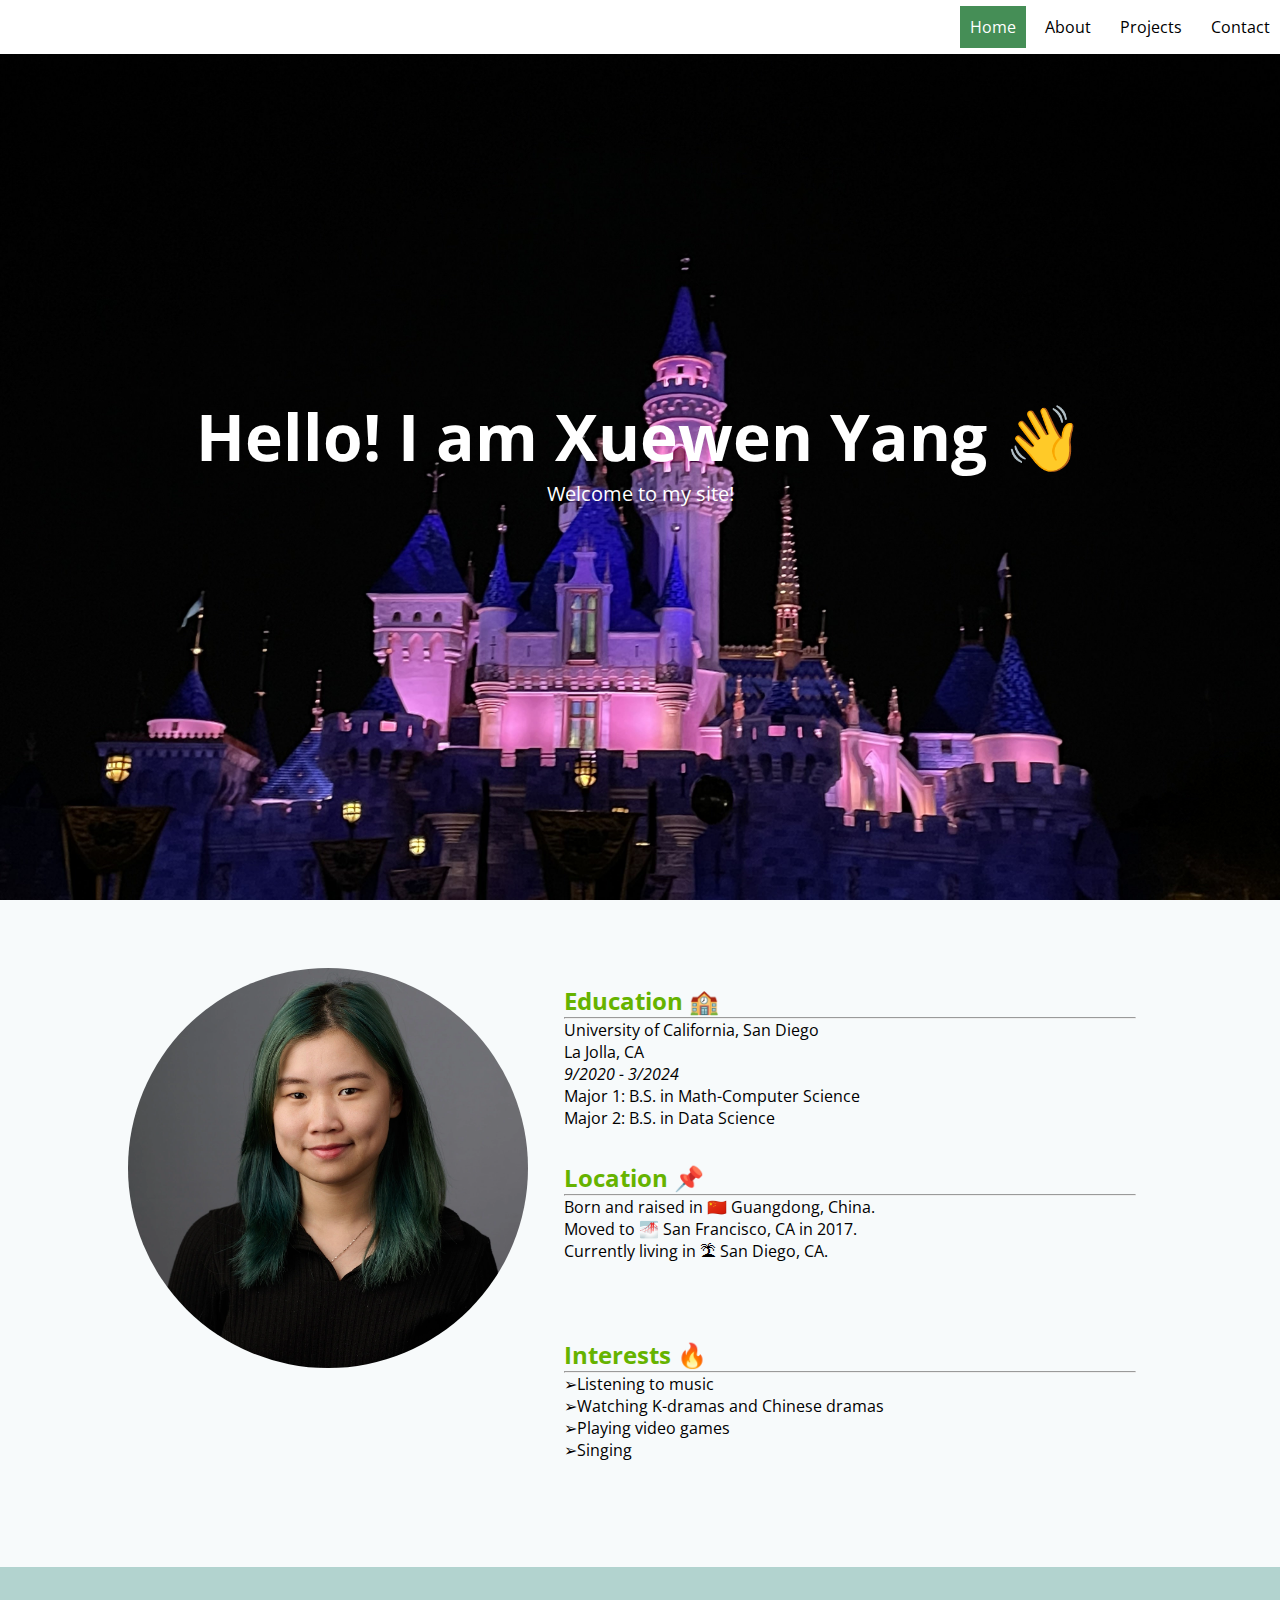
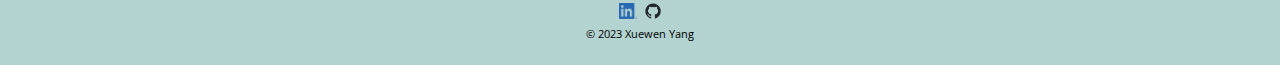
==== commit f9a721d7: "css completed" ====
--- a/index.html
+++ b/index.html
@@ -1,44 +1,43 @@
 <!DOCTYPE html>
 <html lang="en">
-<head>
-    <meta charset="UTF-8">
-    <title>Portfolio</title>
-    <meta name="description" content="Portfolio Web page built by Xuewen Yang">
-    <meta name="author" content="Xuewen Yang">
-    <meta name="viewport" content="width=device-width, initial-scale=1.0">
-    <link href="https://fonts.googleapis.com/css?family=Open+Sans" rel="stylesheet">
-    <link type="text/css" href="css/styles.css" rel="stylesheet">
-    <link type="text/css" href="css/styles-home.css" rel="stylesheet" !important>
-    <link href="#" rel="icon">
-    <script src="#"></script>
-</head>
-<body>
-    <header>
-        <h1>Hello! I am Xuewen Yang &#128075;</h1>
-        <h3>Welcome to my site!</h3>
-        <input type="checkbox" id="side-menu">
-        <label class="hamburger" for="side-menu">
-            <span class="hamb-line"></span>
-            <span class="hamb-line"></span>
-            <span class="hamb-line"></span>
-        </label>
-        <nav>
-            <ul>
-                <li><a href="index.html" class="nav-home">Home</a></li>
-                <li><a href="/pages/about.html" class="nav-about">About</a></li>
-                <li><a href="/pages/projects.html" class="nav-project">Projects</a></li>
-                <li><a href="/pages/contact.html" class="nav-contact">Contact</a></li>
-            </ul>
-        </nav>
-    </header>
+    <head>
+        <meta charset="UTF-8">
+        <title>Portfolio</title>
+        <meta name="description"
+            content="Portfolio Web page built by Xuewen Yang">
+        <meta name="author" content="Xuewen Yang">
+        <meta name="viewport" content="width=device-width, initial-scale=1.0">
+        <link href="https://fonts.googleapis.com/css?family=Open+Sans"
+            rel="stylesheet">
+        <link type="text/css" href="css/styles.css" rel="stylesheet">
+        <link type="text/css" href="css/styles-home.css" rel="stylesheet"
+            !important>
+        <link href="#" rel="icon">
+        <script src="#"></script>
+    </head>
+    <body>
+        <header>
+            <h1>Hello! I am Xuewen Yang &#128075;</h1>
+            <h3>Welcome to my site!</h3>
+            <input type="checkbox" id="side-menu">
+            <label class="hamburger" for="side-menu">
+                <span class="hamb-line"></span>
+                <span class="hamb-line"></span>
+                <span class="hamb-line"></span>
+            </label>
+            <nav>
+                <ul>
+                    <li><a href="index.html" class="nav-home">Home</a></li>
+                    <li><a href="/pages/about.html" class="nav-about">About</a></li>
+                    <li><a href="/pages/projects.html" class="nav-project">Projects</a></li>
+                    <li><a href="/pages/contact.html" class="nav-contact">Contact</a></li>
+                </ul>
+            </nav>
+        </header>
 
-    <main>
-
-        <!-- <section class="intro"> -->
-            <!-- <img src="../media/headshot.JPG" alt="Headshot"> -->
+        <main>
             <picture class="headshot">
                 <source srcset="../media/headshot.webp" type="image/webp">
-                <source srcset="../media/headshot.jpg" type="image/jpeg">
                 <img src="../media/headshot.jpg" alt="Headshot of Xuewen Yang" />
             </picture>
             <section class="education">
@@ -57,7 +56,6 @@
                 <p>Moved to &#127745; San Francisco, CA in 2017.</p>
                 <p>Currently living in &#127965; San Diego, CA.</p>
             </section>
-            
             <section class="interests">
                 <h2>Interests &#128293;</h2>
                 <hr />
@@ -68,99 +66,17 @@
                     <li>Singing</li>
                 </ul>
             </section>
-            <!-- <table class="info-content">
-                <tr>
-                    <td><h3>Education</h3></td>
-                    <td>
-                        <p>University of California, San Diego</p>
-                        <p><i>9/2020 - 3/2024</i></p>
-                        <p>Major 1: B.S. in Math-Computer Science</p>
-                        <p>Major 2: B.S. in Data Science</p>
-                    </td>
-                </tr>
-                <tr>
-                    <td><h3>Location</h3></td>
-                    <td>San Francisco, CA</td>
-                </tr>
-                <tr>
-                    <td><h3>Interests</h3></td>
-                    <td>
-                        <ol>
-                            <li>Listening to music</li>
-                            <li>Watching K-dramas and Chinese dramas</li>
-                            <li>Playing video games</li>
-                            <li>Singing</li>
-                        </ol>
-                    </td>
-                </tr>
-            </table> -->
+        </main>
 
-<!--                <aside>-->
-<!--                    <p>San Francisco, perched on the California peninsula, is a-->
-<!--                        culturally diverse and innovative city, renowned for its-->
-<!--                        iconic landmarks, tech industry influence, and vibrant-->
-<!--                        culture, set against a backdrop of steep hills and a-->
-<!--                        moderate climate.</p>-->
-<!--                </aside>-->
-        <!-- </section> -->
-        <!-- <picture>
-            <source media="(min-width:650px)" srcset="#">
-            <source media="(min-width:465px)" srcset="#">
-            <img src="#" alt="Background">
-        </picture>
-        <br>
-        <br> -->
-        <!-- <section class="videos" id="video1">
-           <video controls muted>
-               <source src="media/bowling.mov" type="video/mp4">
-               <p>Your browser doesn't support HTML5 video.</p>
-           </video>
-            <div class="video-description">
-                <p>some text some text some text some text some text</p>
-                <p>some text some text some text some text some text</p>
-                <p>some text some text some text some text some text</p>
-                <p>some text some text some text some text some text</p>
-                <p>some text some text some text some text some text</p>
-                <p>some text some text some text some text some text</p>
+        <footer>
+            <div id="footer-logo">
+                <a href="https://www.linkedin.com/in/xuewen-daphne-yang/"
+                    target="_blank"><img src="../media/linkedin-icon.png"
+                        alt="linkedin profile"></a>
+                <a href="https://github.com/daphneyyy" target="_blank"><img
+                        src="../media/github-icon.png" alt="github profile"></a>
             </div>
-        </section>
-        <section class="videos" id="video2">
-            <div class="video-description">
-                <p>some text some text some text some text some text</p>
-                <p>some text some text some text some text some text</p>
-                <p>some text some text some text some text some text</p>
-                <p>some text some text some text some text some text</p>
-                <p>some text some text some text some text some text</p>
-                <p>some text some text some text some text some text</p>
-            </div>
-           <video controls muted>
-               <source src="media/ice_skating.mov" type="video/mp4" loading="lazy">
-               <p>Your browser doesn't support HTML5 video.</p>
-           </video>
-        </section>
-        <section class="videos" id="video3">
-            <video controls muted>
-                <source src="media/archery.mov" type="video/mp4">
-                <p>Your browser doesn't support HTML5 video.</p>
-            </video>
-            <div class="video-description">
-                <p>some text some text some text some text some text</p>
-                <p>some text some text some text some text some text</p>
-                <p>some text some text some text some text some text</p>
-                <p>some text some text some text some text some text</p>
-                <p>some text some text some text some text some text</p>
-                <p>some text some text some text some text some text</p>
-            </div>
-        </section> -->
-    </main>
-
-    <footer>
-        <div id="footer-logo">
-            <a href="https://www.linkedin.com/in/xuewen-daphne-yang/" target="_blank"><img src="../media/linkedin-icon.png" alt="linkedin profile"></a>
-            <a href="https://github.com/daphneyyy" target="_blank"><img src="../media/github-icon.png" alt="github profile"></a>
-        </div>
-        <span>&copy; 2023 Xuewen Yang</span>
-    </footer>
-
-</body>
+            <span>&copy; 2023 Xuewen Yang</span>
+        </footer>
+    </body>
 </html>--- a/css/styles.css
+++ b/css/styles.css
@@ -8,6 +8,18 @@
     --fallback-font: Arial, sans-serif;
 }
 
+@keyframes bounce {
+    0%, 20%, 50%, 80%, 100% {
+      transform: translateY(0);
+    }
+    40% {
+      transform: translateY(-40px);
+    }
+    60% {
+      transform: translateY(-20px);
+    }
+}
+
 * {
     margin: 0;
     padding: 0;
@@ -19,10 +31,15 @@
     font-family: var(--font-family, var(--fallback-font));
 }
 
-header,
-footer {
-    background-color: var(--main-color, white);
+header {
+    height: 100dvh;
+    background: url("../media/background-min.jpg") no-repeat top;
+    background-size: cover;
     text-align: center;
+    display: flex;
+    flex-direction: column;
+    justify-content: center;
+    align-items: center;
 }
 
 main {
@@ -33,18 +50,18 @@
 
 header h1 {
     font-size: 4rem;
-    padding-top: 8rem;
     width: 90%;
     margin: 0 auto;
-    padding-bottom: 3.75rem;
+    color: white;
+    animation: bounce 2s ease-in-out infinite
 }
 
 header h3 {
     font-weight: 400;
     font-size: 1.25rem;
-    padding-bottom: 3.75rem;
     width: 90%;
     margin: 0 auto;
+    color: white;
 }
 
 header nav {
@@ -75,6 +92,8 @@
     }
 }
 
+header 
+
 #side-menu {
     display: none;
 }
@@ -88,6 +107,7 @@
     cursor: pointer;
     z-index: 1;
     display: none;
+    
 }
 
 .hamb-line {
@@ -97,13 +117,15 @@
     margin: 5px auto;
     -webkit-transition: all 0.3s ease-in-out;
     transition: all 0.3s ease-in-out;
-    background-color: black;
+    background-color: var(--button-color-hover, black);
 }
 
 footer {
     padding-top: 2rem;
     padding-bottom: 1.5rem;
     font-size: 0.7rem;
+    background-color: var(--main-color, white);
+    text-align: center;
 }
 
 #footer-logo {
@@ -135,12 +157,11 @@
     background-color: var(--button-color-hover, black);
 }
 
-/* Adjustments for the hamburger icon and menu on small screens */
 @media screen and (max-width: 480px) {
     header h1 {
         font-size: 2rem;
         margin-top: 2rem;
-        padding-top: 2rem;
+        padding-top: 4rem;
     }
     header h3 {
         font-size: 1rem;
@@ -181,31 +202,9 @@
     }
 }
 
-/* Tablets or Restrictive Laptops */
-@media screen and (min-width: 481px) and (max-width: 1024px) {
-    /* Modify styles for tablets/laptops */
-    /* header h1 {
-        font-size: 3rem;
-        margin-top: 2.5rem;
-        padding-top: 3.75rem;
-    }
-    header h3 {
-        font-size: 1.25rem;
-        padding-bottom: 3.75rem;
-    } */
-}
-
-/* Desktops */
-@media screen and (min-width: 1025px) {
-    /* Modify styles for desktops */
-    /* header h1 {
-        font-size: 3.75rem;
-        margin-top: 3.75rem;
-        padding-top: 3.75rem;
-    }
-    header h3 {
-        font-size: 1.25rem;
-        padding-bottom: 3.75rem;
-    } */
-    /* Additional adjustments for other elements as needed */
-}
+@media screen and (min-width: 1000px) {
+    header {
+        background: url("../media/background-large.jpeg") no-repeat center;
+        background-size: cover;
+    }
+}--- a/css/styles-home.css
+++ b/css/styles-home.css
@@ -26,12 +26,6 @@
     justify-content: center;
 }
 
-.headshot img {
-    border-radius: 20%;
-    height: 200px;
-    width: 200px;
-}
-
 .education {
     grid-area: 1 / 2 / 2 / 3;
 }
@@ -56,39 +50,43 @@
     flex: 1;
 }
 
-/* Very Small Screens (Phone) */
+h2:has(+ hr) {
+    color: color-mix(in srgb, yellow 40%, green);
+}
+
 @media screen and (max-width: 480px) {
     main {
-        display: grid;
-        grid-template-columns: 1fr;
-        grid-template-rows: repeat(4, 1fr);
-        grid-column-gap: 20px;
-        grid-row-gap: 0px;
         width: 80%;
         margin: 3rem auto;
+        display: flex;
+        flex-direction: column;
+        justify-content: center;
+        align-items: center;
+
     }
     .headshot {
         grid-area: 1 / 1 / 2 / 2;
     }
 
-    .education {
-        grid-area: 2 / 1 / 3 / 2;
-    }
-    
-    .location {
-        grid-area: 3 / 1 / 4 / 2;
-    }
-    
-    .interests {
-        grid-area: 4 / 1 / 5 / 2;
+    .headshot img {
+        border-radius: 20%;
+        width: 100px;
+        height: 100px;
     }
 }
 
-/* Tablets or Restrictive Laptops */
 @media screen and (min-width: 481px) and (max-width: 1024px) {
-
+    .headshot img {
+        border-radius: 20%;
+        width: 200px;
+        height: 200px;
+    }
 }
 
-/* Desktops */
 @media screen and (min-width: 1025px) {
+    .headshot img {
+        border-radius: 50%;
+        width: 400px;
+        height: 400px;
+    }
 }
